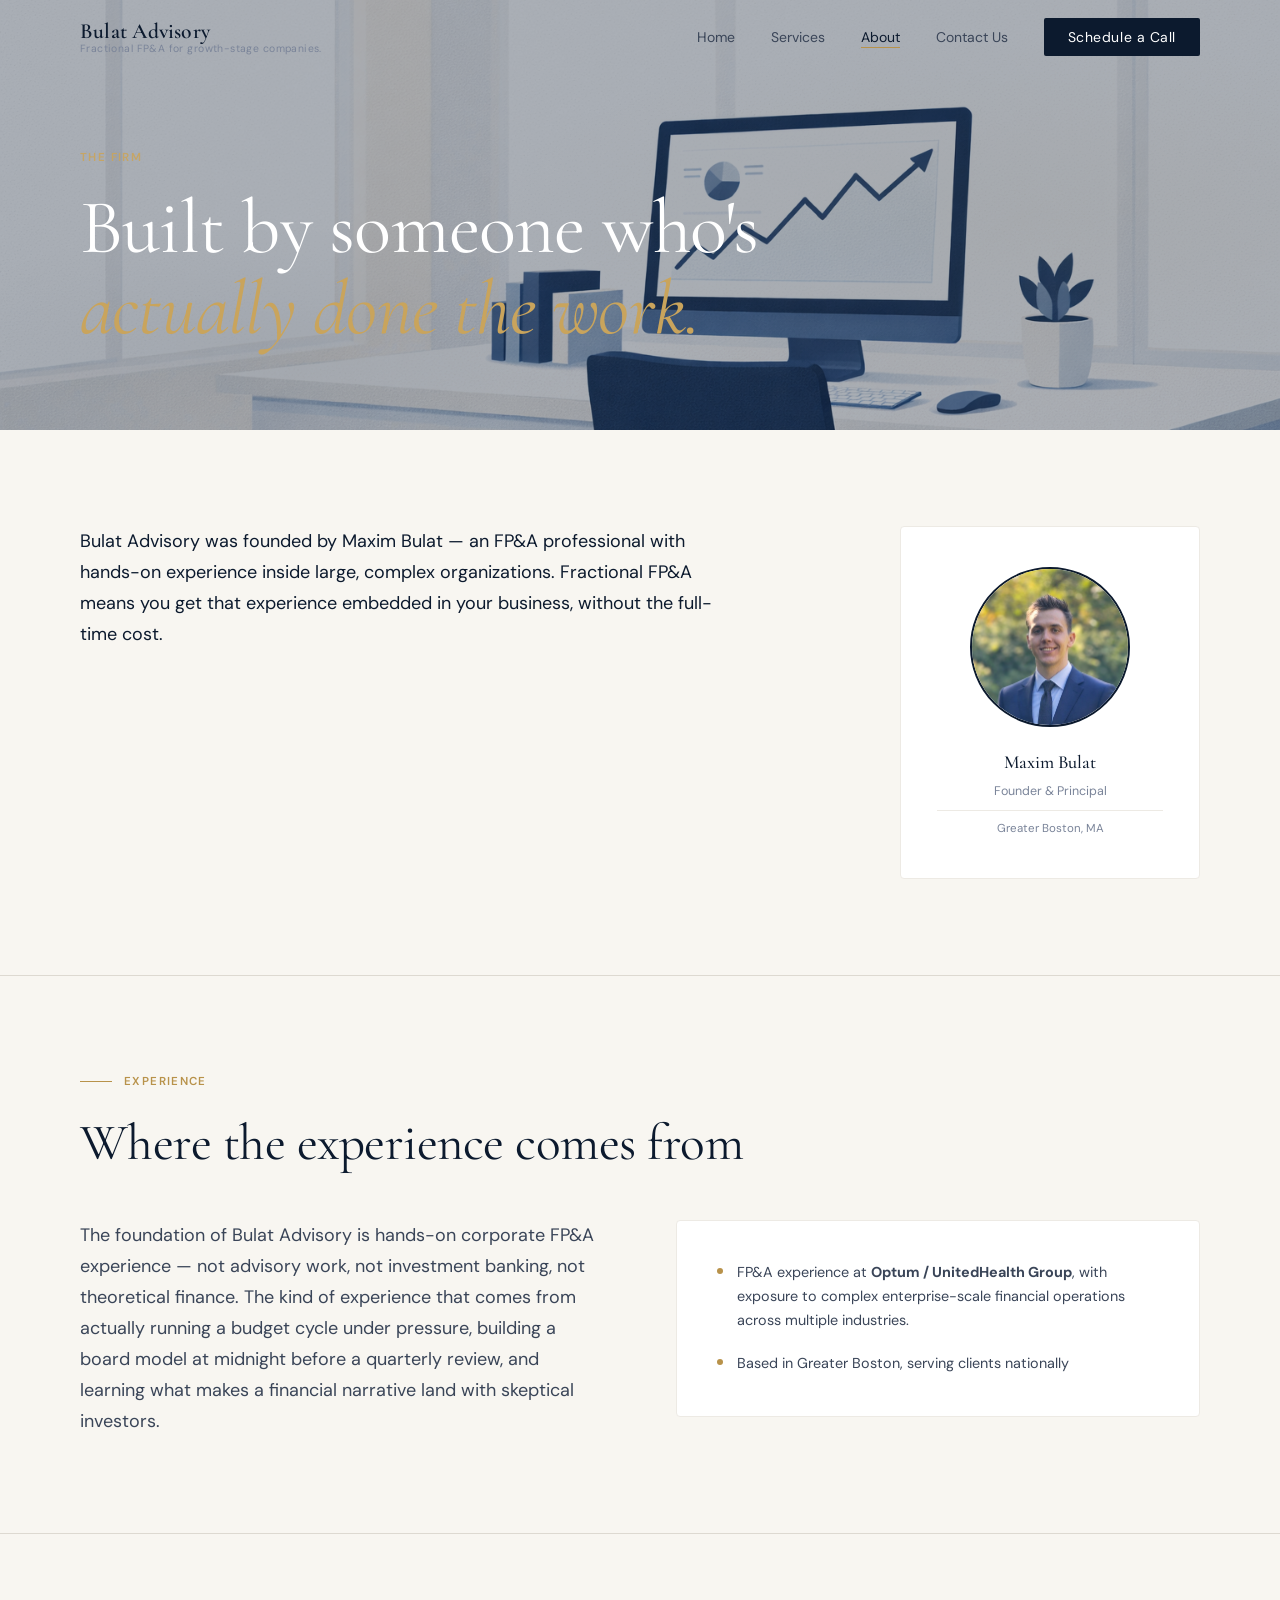
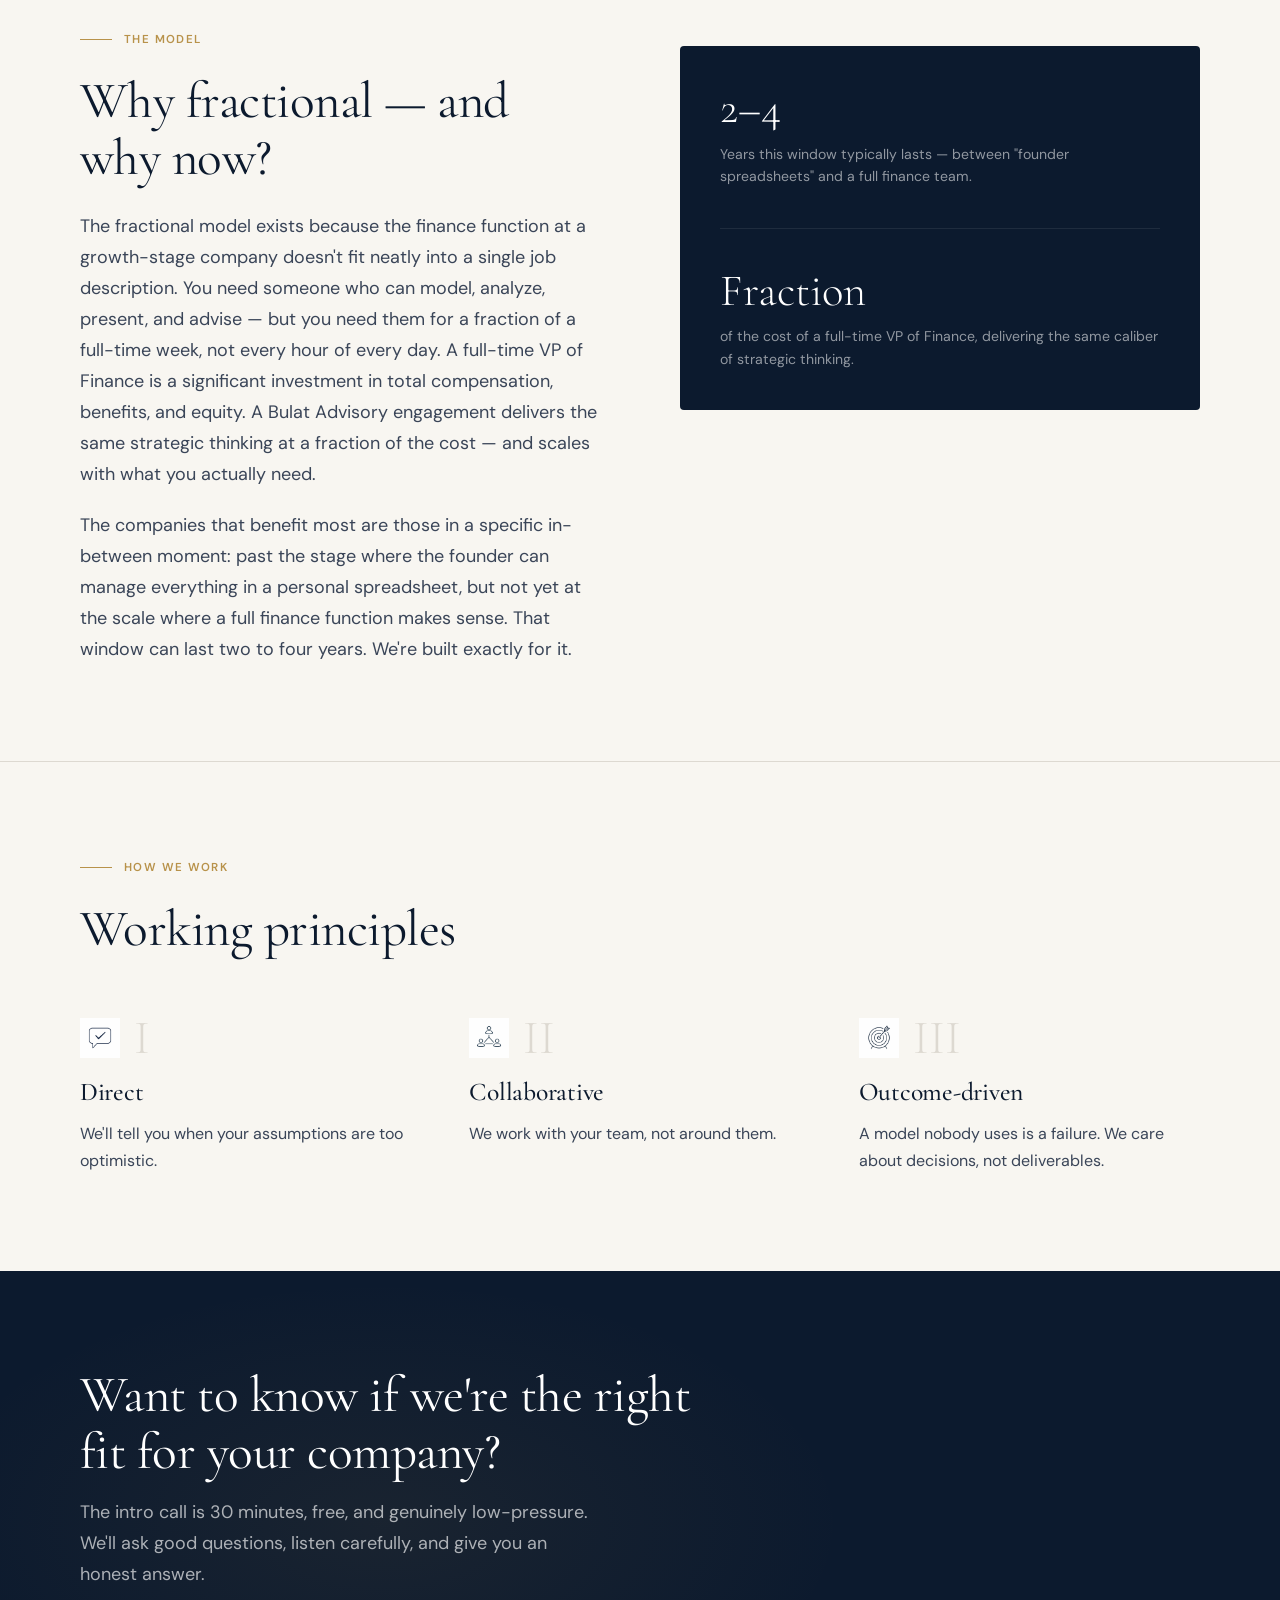
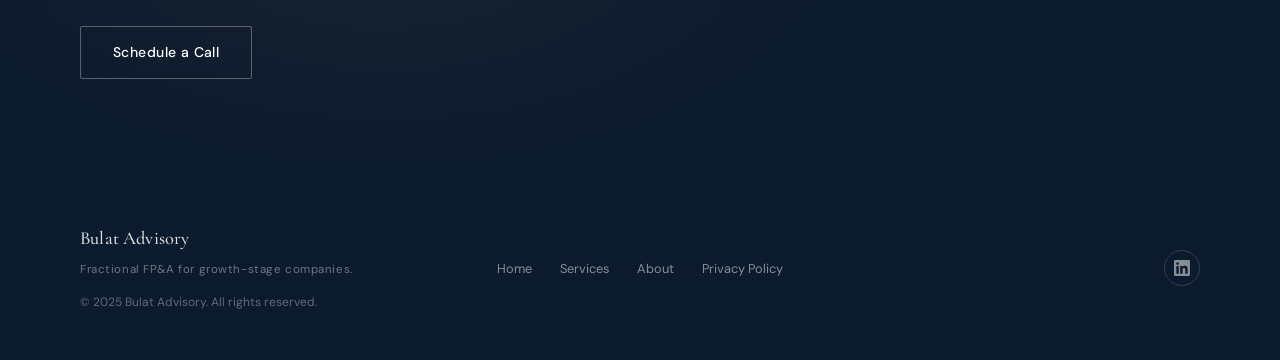
==== about.html @ d418ea27 "Initial launch of Bulat Advisory website Complete static site with home, services, about, and contac" ====
<!DOCTYPE html>
<html lang="en">
<head>
  <meta charset="UTF-8" />
  <meta name="viewport" content="width=device-width, initial-scale=1.0" />
  <title>About — Bulat Advisory</title>
  <meta name="description" content="Bulat Advisory was founded by Maxim Bulat, a financial planning and analysis professional with direct experience at Optum, a subsidiary of UnitedHealth Group." />
  <link rel="stylesheet" href="styles.css" />
  <link rel="stylesheet" href="interior.css" />
</head>
<body>

<!-- ── Navigation ──────────────────────────────────────────── -->
<nav class="nav" role="navigation" aria-label="Main navigation">
  <div class="nav-inner">
    <a href="index.html" class="nav-logo" aria-label="Bulat Advisory home">
      <span class="nav-logo-name">Bulat Advisory</span>
      <span class="nav-logo-tag">Fractional FP&amp;A for growth-stage companies.</span>
    </a>
    <ul class="nav-links" role="list">
      <li><a href="index.html">Home</a></li>
      <li><a href="services.html">Services</a></li>
      <li><a href="about.html">About</a></li>
      <li><a href="contact.html">Contact Us</a></li>
      <li><a href="contact.html" class="nav-cta">Schedule a Call</a></li>
    </ul>
    <button class="nav-toggle" aria-label="Toggle navigation" aria-expanded="false">
      <span></span><span></span><span></span>
    </button>
  </div>
</nav>

<!-- ── Page Header ─────────────────────────────────────────── -->
<header class="page-header page-header-img" aria-labelledby="page-title" style="background-image: url('brand_assets/about-header.png');">
  <div class="page-header-overlay" aria-hidden="true"></div>
  <div class="container" style="position:relative; z-index:1;">
    <p class="label" style="margin-bottom:20px; color:rgba(201,164,92,0.9)">The firm</p>
    <h1 class="display-xl" id="page-title" style="color:var(--white)">Built by someone who's<br><em>actually done the work.</em></h1>
  </div>
</header>

<!-- ── Introduction ────────────────────────────────────────── -->
<section class="section" aria-labelledby="intro-heading">
  <div class="container">
    <div class="about-intro reveal">
      <div class="about-intro-text">
        <p class="body-lg">
          Bulat Advisory was founded by Maxim Bulat — an FP&amp;A professional with hands-on experience inside large, complex organizations. Fractional FP&amp;A means you get that experience embedded in your business, without the full-time cost.
        </p>
      </div>
      <div class="about-founder-card" role="complementary" aria-label="Founder">
        <div class="founder-photo-placeholder">
          <img src="brand_assets/founder-headshot.png" alt="Maxim Bulat, Founder of Bulat Advisory">
        </div>
        <div class="founder-info">
          <div class="founder-name">Maxim Bulat</div>
          <div class="founder-title">Founder &amp; Principal</div>
          <div class="founder-loc">Greater Boston, MA</div>
        </div>
      </div>
    </div>
  </div>
</section>

<div class="divider"></div>

<!-- ── Background ──────────────────────────────────────────── -->
<section class="section" aria-labelledby="background-heading">
  <div class="container">
    <div class="reveal">
      <div class="section-label"><span class="label">Experience</span></div>
      <h2 class="display-lg" id="background-heading">Where the experience comes from</h2>
    </div>
    <div class="about-bg-grid">
      <div class="about-bg-text reveal">
        <p class="body-lg" style="color:var(--text-mid)">
          The foundation of Bulat Advisory is hands-on corporate FP&amp;A experience — not advisory work, not investment banking, not theoretical finance. The kind of experience that comes from actually running a budget cycle under pressure, building a board model at midnight before a quarterly review, and learning what makes a financial narrative land with skeptical investors.
        </p>
      </div>
      <div class="credentials-block reveal reveal-delay-2">
        <ul class="credential-list" role="list">
          <li>
            <div class="cred-dot" aria-hidden="true"></div>
            <div>FP&amp;A experience at <strong>Optum / UnitedHealth Group</strong>, with exposure to complex enterprise-scale financial operations across multiple industries.</div>
          </li>
          <li>
            <div class="cred-dot" aria-hidden="true"></div>
            <div>Based in Greater Boston, serving clients nationally</div>
          </li>
        </ul>
      </div>
    </div>
  </div>
</section>

<div class="divider"></div>

<!-- ── Why Fractional ───────────────────────────────────────── -->
<section class="section why-fractional" aria-labelledby="fractional-heading">
  <div class="container">
    <div class="why-inner">
      <div class="why-text">
        <div class="reveal">
          <div class="section-label"><span class="label">The model</span></div>
          <h2 class="display-lg" id="fractional-heading">Why fractional — and why now?</h2>
        </div>
        <div class="reveal reveal-delay-1">
          <p class="body-lg" style="margin-top:24px; color:var(--text-mid)">
            The fractional model exists because the finance function at a growth-stage company doesn't fit neatly into a single job description. You need someone who can model, analyze, present, and advise — but you need them for a fraction of a full-time week, not every hour of every day. A full-time VP of Finance is a significant investment in total compensation, benefits, and equity. A Bulat Advisory engagement delivers the same strategic thinking at a fraction of the cost — and scales with what you actually need.
          </p>
        </div>
        <div class="reveal reveal-delay-2">
          <p class="body-lg" style="margin-top:20px; color:var(--text-mid)">
            The companies that benefit most are those in a specific in-between moment: past the stage where the founder can manage everything in a personal spreadsheet, but not yet at the scale where a full finance function makes sense. That window can last two to four years. We're built exactly for it.
          </p>
        </div>
      </div>
      <div class="why-callout reveal reveal-delay-1">
        <div class="why-callout-inner">
          <div class="callout-stat">
            <div class="callout-value">2–4</div>
            <div class="callout-desc">Years this window typically lasts — between "founder spreadsheets" and a full finance team.</div>
          </div>
          <div class="callout-divider"></div>
          <div class="callout-stat">
            <div class="callout-value">Fraction</div>
            <div class="callout-desc">of the cost of a full-time VP of Finance, delivering the same caliber of strategic thinking.</div>
          </div>
        </div>
      </div>
    </div>
  </div>
</section>

<div class="divider"></div>

<!-- ── Working Principles ───────────────────────────────────── -->
<section class="section" aria-labelledby="principles-heading">
  <div class="container">
    <div class="reveal">
      <div class="section-label"><span class="label">How we work</span></div>
      <h2 class="display-lg" id="principles-heading">Working principles</h2>
    </div>
    <div class="principles-grid">
      <div class="principle reveal reveal-delay-1">
        <div class="principle-header">
          <img src="brand_assets/icon-principle-direct.png" alt="Directness icon" class="principle-icon" width="40" height="40">
          <div class="principle-number" aria-hidden="true">I</div>
        </div>
        <h3 class="display-sm">Direct</h3>
        <p class="body-md" style="margin-top:14px; color:var(--text-mid)">
          We'll tell you when your assumptions are too optimistic.
        </p>
      </div>
      <div class="principle reveal reveal-delay-2">
        <div class="principle-header">
          <img src="brand_assets/icon-principle-collaborative.png" alt="Collaboration icon" class="principle-icon" width="40" height="40">
          <div class="principle-number" aria-hidden="true">II</div>
        </div>
        <h3 class="display-sm">Collaborative</h3>
        <p class="body-md" style="margin-top:14px; color:var(--text-mid)">
          We work with your team, not around them.
        </p>
      </div>
      <div class="principle reveal reveal-delay-3">
        <div class="principle-header">
          <img src="brand_assets/icon-principle-outcomes.png" alt="Outcomes icon" class="principle-icon" width="40" height="40">
          <div class="principle-number" aria-hidden="true">III</div>
        </div>
        <h3 class="display-sm">Outcome-driven</h3>
        <p class="body-md" style="margin-top:14px; color:var(--text-mid)">
          A model nobody uses is a failure. We care about decisions, not deliverables.
        </p>
      </div>
    </div>
  </div>
</section>

<!-- ── About CTA ─────────────────────────────────────────────── -->
<section class="services-page-cta" aria-labelledby="about-cta-heading">
  <div class="container">
    <div class="svc-cta-inner reveal">
      <h2 class="display-lg" id="about-cta-heading">Want to know if we're the right fit for your company?</h2>
      <p class="body-lg" style="margin-top:16px; color:rgba(255,255,255,0.65); max-width:520px">
        The intro call is 30 minutes, free, and genuinely low-pressure. We'll ask good questions, listen carefully, and give you an honest answer.
      </p>
      <a href="contact.html" class="btn btn-outline-white" style="margin-top:36px">Schedule a Call</a>
    </div>
  </div>
</section>

<!-- ── Footer ───────────────────────────────────────────────── -->
<footer class="footer" role="contentinfo">
  <div class="footer-inner">
    <div class="footer-logo">
      <div class="footer-logo-name">Bulat Advisory</div>
      <div class="footer-logo-tag">Fractional FP&amp;A for growth-stage companies.</div>
      <div class="footer-copy">&copy; 2025 Bulat Advisory. All rights reserved.</div>
    </div>
    <ul class="footer-links" role="list">
      <li><a href="index.html">Home</a></li>
      <li><a href="services.html">Services</a></li>
      <li><a href="about.html">About</a></li>
      <li><a href="privacy.html">Privacy Policy</a></li>
    </ul>
    <div class="footer-right">
      <a href="https://www.linkedin.com/in/maxim-bulat/" class="footer-social" target="_blank" rel="noopener noreferrer" aria-label="LinkedIn">
        <svg viewBox="0 0 24 24" fill="currentColor" aria-hidden="true">
          <path d="M20.447 20.452h-3.554v-5.569c0-1.328-.027-3.037-1.852-3.037-1.853 0-2.136 1.445-2.136 2.939v5.667H9.351V9h3.414v1.561h.046c.477-.9 1.637-1.85 3.37-1.85 3.601 0 4.267 2.37 4.267 5.455v6.286zM5.337 7.433a2.062 2.062 0 01-2.063-2.065 2.064 2.064 0 112.063 2.065zm1.782 13.019H3.555V9h3.564v11.452zM22.225 0H1.771C.792 0 0 .774 0 1.729v20.542C0 23.227.792 24 1.771 24h20.451C23.2 24 24 23.227 24 22.271V1.729C24 .774 23.2 0 22.222 0h.003z"/>
        </svg>
      </a>
    </div>
  </div>
</footer>

<script src="main.js"></script>
</body>
</html>
---- styles.css ----
@import url('https://fonts.googleapis.com/css2?family=Cormorant+Garamond:ital,wght@0,300;0,400;0,500;0,600;0,700;1,300;1,400;1,500&family=DM+Sans:ital,opsz,wght@0,9..40,300;0,9..40,400;0,9..40,500;0,9..40,600;1,9..40,300;1,9..40,400&display=swap');

/* ── Reset & Base ─────────────────────────────────────────── */
*, *::before, *::after { box-sizing: border-box; margin: 0; padding: 0; }

:root {
  --bg:           #F8F6F1;
  --bg-alt:       #F2EFE8;
  --bg-dark:      #0C1A2E;
  --bg-dark-2:    #112240;
  --text:         #0C1A2E;
  --text-mid:     #3A4558;
  --text-light:   #7A8499;
  --accent:       #B8924A;
  --accent-hover: #C9A45C;
  --border:       #DDD9D1;
  --border-light: #EDEAE4;
  --white:        #FFFFFF;

  --font-display: 'Cormorant Garamond', Georgia, serif;
  --font-body:    'DM Sans', system-ui, sans-serif;

  --nav-h: 76px;
  --max-w: 1200px;
  --section-py: 96px;

  --ease-out: cubic-bezier(0.16, 1, 0.3, 1);
  --ease-in-out: cubic-bezier(0.45, 0, 0.55, 1);
}

html { scroll-behavior: smooth; font-size: 16px; }

body {
  font-family: var(--font-body);
  background: var(--bg);
  color: var(--text);
  line-height: 1.65;
  -webkit-font-smoothing: antialiased;
  overflow-x: hidden;
}

img { max-width: 100%; display: block; }
a { color: inherit; text-decoration: none; }
button { cursor: pointer; border: none; background: none; font-family: inherit; }
ul { list-style: none; }

/* ── Typography Scale ─────────────────────────────────────── */
h1, h2, h3, h4 {
  font-family: var(--font-display);
  line-height: 1.12;
  font-weight: 500;
  letter-spacing: -0.01em;
}

.display-xl { font-size: clamp(2.8rem, 6vw, 5.2rem); font-weight: 400; line-height: 1.06; }
.display-lg { font-size: clamp(2.2rem, 4vw, 3.6rem); font-weight: 400; }
.display-md { font-size: clamp(1.7rem, 3vw, 2.6rem); font-weight: 500; }
.display-sm { font-size: clamp(1.3rem, 2vw, 1.8rem); font-weight: 500; }

.body-lg  { font-size: 1.125rem; line-height: 1.72; }
.body-md  { font-size: 1rem;     line-height: 1.68; }
.body-sm  { font-size: 0.875rem; line-height: 1.6; }

.label {
  font-family: var(--font-body);
  font-size: 0.72rem;
  font-weight: 600;
  letter-spacing: 0.12em;
  text-transform: uppercase;
  color: var(--accent);
}

/* ── Layout Utilities ─────────────────────────────────────── */
.container {
  max-width: var(--max-w);
  margin: 0 auto;
  padding: 0 40px;
}

.section { padding: var(--section-py) 0; }
.section-sm { padding: 64px 0; }

.grid-2 { display: grid; grid-template-columns: 1fr 1fr; gap: 48px; }
.grid-3 { display: grid; grid-template-columns: repeat(3, 1fr); gap: 40px; }
.grid-4 { display: grid; grid-template-columns: repeat(4, 1fr); gap: 32px; }

/* ── Navigation ───────────────────────────────────────────── */
.nav {
  position: fixed;
  top: 0;
  left: 0;
  right: 0;
  z-index: 100;
  height: var(--nav-h);
  display: flex;
  align-items: center;
  transition: background 0.3s var(--ease-out), box-shadow 0.3s var(--ease-out), border-bottom-color 0.3s;
  border-bottom: 1px solid transparent;
}

.nav.scrolled {
  background: rgba(248, 246, 241, 0.96);
  backdrop-filter: blur(12px);
  -webkit-backdrop-filter: blur(12px);
  box-shadow: 0 1px 0 var(--border-light);
  border-bottom-color: var(--border-light);
}

.nav-inner {
  max-width: var(--max-w);
  margin: 0 auto;
  padding: 0 40px;
  width: 100%;
  display: flex;
  align-items: center;
  justify-content: space-between;
  gap: 40px;
}

.nav-logo {
  display: flex;
  flex-direction: column;
  gap: 2px;
  flex-shrink: 0;
}

.nav-logo-name {
  font-family: var(--font-display);
  font-size: 1.35rem;
  font-weight: 600;
  color: var(--text);
  letter-spacing: 0.01em;
  line-height: 1;
}

.nav-logo-tag {
  font-size: 0.65rem;
  font-weight: 400;
  color: var(--text-light);
  letter-spacing: 0.04em;
  line-height: 1;
}

.nav-links {
  display: flex;
  align-items: center;
  gap: 36px;
}

.nav-links a {
  font-size: 0.875rem;
  font-weight: 400;
  color: var(--text-mid);
  transition: color 0.2s;
  position: relative;
}

.nav-links a::after {
  content: '';
  position: absolute;
  bottom: -2px;
  left: 0;
  right: 0;
  height: 1px;
  background: var(--accent);
  transform: scaleX(0);
  transform-origin: left;
  transition: transform 0.25s var(--ease-out);
}

.nav-links a:hover { color: var(--text); }
.nav-links a:hover::after,
.nav-links a.active::after { transform: scaleX(1); }
.nav-links a.active { color: var(--text); }

.nav-cta {
  padding: 10px 24px;
  background: var(--text);
  color: var(--white) !important;
  border-radius: 2px;
  font-size: 0.8rem;
  font-weight: 500;
  letter-spacing: 0.04em;
  transition: background 0.2s, transform 0.2s;
  white-space: nowrap;
}

.nav-cta::after { display: none !important; }
.nav-cta:hover { background: var(--accent) !important; color: var(--white) !important; }

/* Mobile nav toggle */
.nav-toggle {
  display: none;
  flex-direction: column;
  gap: 5px;
  padding: 8px;
  cursor: pointer;
}

.nav-toggle span {
  display: block;
  width: 22px;
  height: 1.5px;
  background: var(--text);
  transition: transform 0.3s, opacity 0.3s;
}

/* ── Buttons ──────────────────────────────────────────────── */
.btn {
  display: inline-flex;
  align-items: center;
  gap: 8px;
  padding: 14px 32px;
  font-family: var(--font-body);
  font-size: 0.875rem;
  font-weight: 500;
  letter-spacing: 0.03em;
  border-radius: 2px;
  transition: all 0.22s var(--ease-out);
  cursor: pointer;
  border: none;
  white-space: nowrap;
}

.btn-primary {
  background: var(--text);
  color: var(--white);
}

.btn-primary:hover {
  background: var(--accent);
  transform: translateY(-1px);
}

.btn-secondary {
  background: transparent;
  color: var(--text);
  border: 1px solid var(--border);
}

.btn-secondary:hover {
  border-color: var(--text);
  background: var(--text);
  color: var(--white);
}

.btn-ghost {
  background: transparent;
  color: var(--accent);
  padding: 0;
  font-size: 0.875rem;
  font-weight: 500;
  letter-spacing: 0.04em;
  display: inline-flex;
  align-items: center;
  gap: 6px;
}

.btn-ghost .arrow {
  transition: transform 0.2s var(--ease-out);
  font-size: 1.1em;
}

.btn-ghost:hover .arrow { transform: translateX(4px); }

.btn-outline-white {
  background: transparent;
  color: var(--white);
  border: 1px solid rgba(255,255,255,0.3);
}

.btn-outline-white:hover {
  background: rgba(255,255,255,0.1);
  border-color: rgba(255,255,255,0.6);
}

/* ── Footer ───────────────────────────────────────────────── */
.footer {
  background: var(--bg-dark);
  color: rgba(255,255,255,0.55);
  padding: 48px 0;
}

.footer-inner {
  max-width: var(--max-w);
  margin: 0 auto;
  padding: 0 40px;
  display: grid;
  grid-template-columns: 1fr auto 1fr;
  align-items: center;
  gap: 32px;
}

.footer-logo {
  display: flex;
  flex-direction: column;
  gap: 6px;
}

.footer-logo-name {
  font-family: var(--font-display);
  font-size: 1.15rem;
  font-weight: 500;
  color: rgba(255,255,255,0.85);
  letter-spacing: 0.01em;
}

.footer-logo-tag {
  font-size: 0.72rem;
  color: rgba(255,255,255,0.4);
  letter-spacing: 0.05em;
}

.footer-copy {
  font-size: 0.75rem;
  color: rgba(255,255,255,0.35);
  margin-top: 8px;
}

.footer-links {
  display: flex;
  align-items: center;
  gap: 28px;
  justify-content: center;
}

.footer-links a {
  font-size: 0.8rem;
  color: rgba(255,255,255,0.5);
  transition: color 0.2s;
}

.footer-links a:hover { color: rgba(255,255,255,0.9); }

.footer-right {
  display: flex;
  justify-content: flex-end;
  align-items: center;
  gap: 16px;
}

.footer-social {
  display: flex;
  align-items: center;
  justify-content: center;
  width: 36px;
  height: 36px;
  border: 1px solid rgba(255,255,255,0.15);
  border-radius: 50%;
  color: rgba(255,255,255,0.5);
  transition: all 0.2s;
}

.footer-social:hover {
  border-color: var(--accent);
  color: var(--accent);
  transform: translateY(-2px);
}

.footer-social svg { width: 16px; height: 16px; }

/* ── Page Header (interior pages) ────────────────────────── */
.page-header {
  padding: calc(var(--nav-h) + 72px) 0 80px;
  background: var(--bg);
  position: relative;
  overflow: hidden;
}

.page-header::before {
  content: '';
  position: absolute;
  top: 0; left: 0; right: 0; bottom: 0;
  background:
    radial-gradient(ellipse 60% 60% at 80% 50%, rgba(184, 146, 74, 0.06) 0%, transparent 70%),
    radial-gradient(ellipse 40% 40% at 20% 80%, rgba(12, 26, 46, 0.04) 0%, transparent 70%);
  pointer-events: none;
}

.page-header .label { margin-bottom: 20px; }
.page-header h1 { max-width: 700px; }
.page-header .subhead {
  max-width: 640px;
  margin-top: 20px;
  color: var(--text-mid);
  font-size: 1.1rem;
  line-height: 1.7;
}

/* ── Section Labels ───────────────────────────────────────── */
.section-label {
  display: flex;
  align-items: center;
  gap: 12px;
  margin-bottom: 24px;
}

.section-label::before {
  content: '';
  display: block;
  width: 32px;
  height: 1px;
  background: var(--line-color, var(--accent));
}

/* ── Divider ──────────────────────────────────────────────── */
.divider {
  height: 1px;
  background: var(--border);
  margin: 0;
}

/* ── Fade-in Animation ────────────────────────────────────── */
.reveal {
  opacity: 0;
  transform: translateY(24px);
  transition: opacity 0.7s var(--ease-out), transform 0.7s var(--ease-out);
}

.reveal.visible {
  opacity: 1;
  transform: translateY(0);
}

.reveal-delay-1 { transition-delay: 0.1s; }
.reveal-delay-2 { transition-delay: 0.2s; }
.reveal-delay-3 { transition-delay: 0.3s; }
.reveal-delay-4 { transition-delay: 0.4s; }
.reveal-delay-5 { transition-delay: 0.5s; }

/* ── Card Base ────────────────────────────────────────────── */
.card {
  background: var(--white);
  border: 1px solid var(--border-light);
  border-radius: 3px;
  padding: 40px;
  transition: border-color 0.25s, box-shadow 0.25s, transform 0.25s var(--ease-out);
}

.card:hover {
  border-color: var(--border);
  box-shadow: 0 8px 32px rgba(12, 26, 46, 0.06);
  transform: translateY(-3px);
}

/* ── Accent line ──────────────────────────────────────────── */
.accent-line {
  width: 40px;
  height: 2px;
  background: var(--accent);
  margin-bottom: 20px;
}

/* ── Responsive ───────────────────────────────────────────── */
@media (max-width: 900px) {
  :root { --section-py: 64px; }
  .container { padding: 0 24px; }
  .nav-inner { padding: 0 24px; }

  /* Mobile navigation */
  .nav-links { display: none; }
  .nav-links.open {
    display: flex;
    flex-direction: column;
    position: fixed;
    top: var(--nav-h);
    left: 0; right: 0;
    background: var(--bg);
    border-bottom: 1px solid var(--border);
    padding: 16px 24px 24px;
    gap: 0;
    z-index: 99;
    box-shadow: 0 8px 32px rgba(12,26,46,0.1);
  }

  .nav-links.open li { width: 100%; }

  .nav-links.open a:not(.nav-cta) {
    display: flex;
    align-items: center;
    min-height: 48px;
    padding: 0;
    font-size: 1rem;
    color: var(--text);
    border-bottom: 1px solid var(--border-light);
    width: 100%;
  }

  .nav-links.open li:nth-last-child(2) a { border-bottom: none; }

  .nav-cta { display: none; }
  .nav-links.open .nav-cta {
    display: flex !important;
    justify-content: center;
    align-items: center;
    width: 100%;
    margin-top: 16px;
    padding: 14px 24px;
    font-size: 0.875rem;
    min-height: 48px;
    border-radius: 2px;
    background: var(--text) !important;
    color: var(--white) !important;
    border: none;
  }

  .nav-toggle { display: flex; min-width: 44px; min-height: 44px; justify-content: center; }

  /* Tap target minimum */
  .btn { min-height: 48px; }
  .btn-ghost { min-height: auto; }

  /* Grids */
  .grid-2, .grid-3, .grid-4 { grid-template-columns: 1fr; }

  /* Cards */
  .card { padding: 28px 24px; }

  /* Page header */
  .page-header { padding: calc(var(--nav-h) + 48px) 0 52px; }

  /* Footer */
  .footer-inner {
    grid-template-columns: 1fr;
    text-align: center;
    gap: 24px;
    padding: 0 24px;
  }

  .footer-links { flex-wrap: wrap; justify-content: center; gap: 16px; }
  .footer-links a { min-height: 44px; display: inline-flex; align-items: center; }
  .footer-right { justify-content: center; }
  .footer-social { width: 44px; height: 44px; }
}

@media (max-width: 600px) {
  :root {
    --section-py: 52px;
    --nav-h: 68px;
  }
  .container { padding: 0 20px; }

  /* Typography */
  .display-xl { font-size: clamp(2rem, 9vw, 2.8rem); }
  .display-lg { font-size: clamp(1.7rem, 7vw, 2.2rem); }
  .display-md { font-size: clamp(1.4rem, 5.5vw, 1.7rem); }
  .display-sm { font-size: clamp(1.1rem, 4.5vw, 1.4rem); }
  .body-lg    { font-size: 1rem; }
  .body-md    { font-size: 0.9375rem; }

  /* Full-width buttons on phone */
  .btn { width: 100%; justify-content: center; min-height: 48px; }
  .btn-ghost { width: auto; min-height: auto; }

  .section-sm { padding: 44px 0; }
}

@media (max-width: 390px) {
  .container { padding: 0 16px; }
  :root { --section-py: 44px; }
}
---- interior.css ----
/* ── Page Header ──────────────────────────────────────────── */
.page-header h1 em {
  font-style: italic;
  color: var(--accent);
}

/* Image-backed page headers */
.page-header.page-header-img {
  background-size: cover;
  background-position: center;
  background-repeat: no-repeat;
  min-height: 320px;
}

.page-header-overlay {
  position: absolute;
  inset: 0;
  background: rgba(12, 26, 46, 0.35);
  z-index: 0;
}

.page-header.page-header-img h1 em {
  color: var(--accent-hover);
}

/* ── Service Detail Blocks ────────────────────────────────── */
.service-detail {
  padding: 64px 0;
}

.svc-header {
  display: flex;
  align-items: flex-start;
  gap: 32px;
  margin-bottom: 40px;
}

.svc-num-lg {
  font-family: var(--font-display);
  font-size: 5rem;
  font-weight: 300;
  color: var(--border);
  line-height: 1;
  flex-shrink: 0;
  user-select: none;
  margin-top: -8px;
}

.svc-title-block { flex: 1; }
.svc-title-block .section-label { margin-bottom: 10px; }

.svc-content {
  display: grid;
  grid-template-columns: 1fr 1fr;
  gap: 64px;
  padding-left: calc(5rem + 32px);
}

.svc-sub-head {
  font-family: var(--font-body);
  font-size: 0.72rem;
  font-weight: 600;
  letter-spacing: 0.12em;
  text-transform: uppercase;
  color: var(--text-light);
  margin-bottom: 14px;
}

.svc-best-for {
  margin-top: 28px;
  padding-top: 28px;
  border-top: 1px solid var(--border-light);
}

.svc-best-for .label {
  display: block;
  margin-bottom: 8px;
}

.svc-best-for p {
  font-size: 0.9rem;
  color: var(--text-mid);
  line-height: 1.6;
}

.deliverable-list {
  display: flex;
  flex-direction: column;
  gap: 16px;
}

.deliverable-list li {
  display: flex;
  align-items: flex-start;
  gap: 12px;
  font-size: 0.95rem;
  color: var(--text-mid);
  line-height: 1.6;
}

.deliverable-list li::before {
  content: '';
  display: block;
  width: 20px;
  height: 20px;
  border-radius: 50%;
  background: var(--accent);
  opacity: 0.15;
  flex-shrink: 0;
  margin-top: 2px;
  position: relative;
}

.deliverable-list li::after {
  content: '✓';
  font-size: 0.7rem;
  font-weight: 700;
  color: var(--accent);
  position: absolute;
  margin-left: -18px;
  margin-top: 4px;
  pointer-events: none;
}

/* Use a simpler approach for checkmarks */
.deliverable-list { list-style: none; }
.deliverable-list li {
  position: relative;
  padding-left: 28px;
}
.deliverable-list li::before {
  content: '→';
  position: absolute;
  left: 0;
  top: 0;
  color: var(--accent);
  font-size: 0.9rem;
  width: auto;
  height: auto;
  background: none;
  opacity: 1;
  border-radius: 0;
  margin-top: 0;
}
.deliverable-list li::after { display: none; }

.svc-divider {
  height: 1px;
  background: var(--border-light);
}

/* ── Engagement Timeline ───────────────────────────────────── */
.engagement-header { max-width: 680px; margin-bottom: 72px; }

.timeline {
  position: relative;
  display: grid;
  grid-template-columns: repeat(4, 1fr);
  gap: 0;
}

.timeline-track {
  position: absolute;
  top: 9px;
  left: calc(12.5% + 9px);
  right: calc(12.5% + 9px);
  height: 1px;
  background: var(--border);
  z-index: 0;
}

.tl-phase { padding: 0 24px; }
.tl-phase:first-child { padding-left: 0; }
.tl-phase:last-child  { padding-right: 0; }

.tl-dot {
  width: 18px;
  height: 18px;
  border-radius: 50%;
  background: var(--white);
  border: 2px solid var(--accent);
  position: relative;
  z-index: 1;
  margin-bottom: 24px;
}

.tl-label {
  font-size: 0.65rem;
  font-weight: 600;
  letter-spacing: 0.12em;
  text-transform: uppercase;
  color: var(--accent);
  margin-bottom: 6px;
}

.tl-duration {
  font-size: 0.78rem;
  color: var(--text-light);
  font-style: italic;
  margin-top: 4px;
}

/* ── Services CTA Section ─────────────────────────────────── */
.services-page-cta {
  background: var(--bg-dark);
  padding: var(--section-py) 0;
  position: relative;
  overflow: hidden;
}

.services-page-cta::before {
  content: '';
  position: absolute;
  inset: 0;
  background: radial-gradient(ellipse 60% 80% at 30% 50%, rgba(184, 146, 74, 0.08) 0%, transparent 60%);
  pointer-events: none;
}

.svc-cta-inner {
  position: relative;
  z-index: 1;
  max-width: 640px;
}

.svc-cta-inner h2 { color: var(--white); }

/* ── About Page ───────────────────────────────────────────── */
.about-intro {
  display: grid;
  grid-template-columns: 1fr auto;
  gap: 72px;
  align-items: flex-start;
}

.about-intro-text { max-width: 640px; }

.about-founder-card {
  background: var(--white);
  border: 1px solid var(--border-light);
  border-radius: 4px;
  padding: 40px 36px;
  text-align: center;
  width: 300px;
  flex-shrink: 0;
}

.founder-photo-placeholder {
  width: 160px;
  height: 160px;
  border-radius: 50%;
  border: 2px solid var(--bg-dark);
  overflow: hidden;
  margin: 0 auto 20px;
}

.founder-photo-placeholder img {
  width: 100%;
  height: 100%;
  object-fit: cover;
  display: block;
}

.founder-initials {
  font-family: var(--font-display);
  font-size: 1.6rem;
  font-weight: 400;
  color: var(--text-light);
  letter-spacing: 0.05em;
}

.founder-name {
  font-family: var(--font-display);
  font-size: 1.15rem;
  font-weight: 500;
  color: var(--text);
}

.founder-title {
  font-size: 0.78rem;
  color: var(--text-light);
  margin-top: 4px;
}

.founder-loc {
  font-size: 0.72rem;
  color: var(--text-light);
  margin-top: 8px;
  padding-top: 8px;
  border-top: 1px solid var(--border-light);
}

/* About background section */
.about-bg-grid {
  display: grid;
  grid-template-columns: 1fr 1fr;
  gap: 72px;
  margin-top: 48px;
  align-items: start;
}

.credentials-block {
  background: var(--white);
  border: 1px solid var(--border-light);
  border-radius: 4px;
  padding: 40px;
}

.credential-list {
  display: flex;
  flex-direction: column;
  gap: 20px;
}

.credential-list li {
  display: flex;
  align-items: flex-start;
  gap: 14px;
  font-size: 0.9rem;
  line-height: 1.65;
  color: var(--text-mid);
}

.cred-dot {
  width: 6px;
  height: 6px;
  border-radius: 50%;
  background: var(--accent);
  margin-top: 7px;
  flex-shrink: 0;
}

/* Why Fractional */
.why-inner {
  display: grid;
  grid-template-columns: 1fr 1fr;
  gap: 80px;
  align-items: start;
}

.why-callout {
  background: var(--bg-dark);
  border-radius: 4px;
  overflow: hidden;
  margin-top: 16px;
}

.why-callout-inner {
  padding: 0;
}

.callout-stat {
  padding: 40px 40px;
}

.callout-value {
  font-family: var(--font-display);
  font-size: clamp(2rem, 3.5vw, 3rem);
  font-weight: 300;
  color: var(--white);
  line-height: 1;
  margin-bottom: 12px;
}

.callout-desc {
  font-size: 0.88rem;
  color: rgba(255,255,255,0.55);
  line-height: 1.6;
}

.callout-divider {
  height: 1px;
  background: rgba(255,255,255,0.08);
  margin: 0 40px;
}

/* Principles */
.principles-grid {
  display: grid;
  grid-template-columns: repeat(3, 1fr);
  gap: 48px;
  margin-top: 56px;
}

.principle { position: relative; }

.principle-header {
  display: flex;
  align-items: center;
  gap: 14px;
  margin-bottom: 16px;
}

.principle-icon {
  width: 40px;
  height: 40px;
  object-fit: contain;
  flex-shrink: 0;
}

.principle-number {
  font-family: var(--font-display);
  font-size: 3rem;
  font-weight: 300;
  color: var(--border);
  line-height: 1;
  user-select: none;
}

/* Engagement phases image */
.engagement-visual {
  margin-bottom: 56px;
  text-align: center;
}

.engagement-phases-img {
  max-width: 800px;
  width: 100%;
  height: auto;
  display: block;
  margin: 0 auto;
  border-radius: 4px;
}

/* ── Responsive Interior ──────────────────────────────────── */
@media (max-width: 900px) {
  /* Service detail blocks */
  .service-detail { padding: 40px 0; }

  .svc-header { flex-direction: column; gap: 16px; }
  .svc-num-lg { font-size: 3rem; }

  .svc-content {
    grid-template-columns: 1fr;
    gap: 40px;
    padding-left: 0;
  }

  /* Engagement timeline — vertical list with connecting line */
  .engagement-header { margin-bottom: 48px; }

  .timeline {
    grid-template-columns: 1fr;
    gap: 0;
    position: relative;
  }

  /* Vertical line running through dots */
  .timeline::after {
    content: '';
    position: absolute;
    left: 8px;
    top: 9px;
    bottom: 9px;
    width: 1px;
    background: var(--border);
  }

  .timeline-track { display: none; }

  .tl-phase {
    display: flex;
    align-items: flex-start;
    gap: 24px;
    padding: 0 0 36px;
    position: relative;
  }

  .tl-phase:last-child { padding-bottom: 0; }

  .tl-dot {
    flex-shrink: 0;
    margin-bottom: 0;
    position: relative;
    z-index: 1;
    background: var(--white);
  }

  /* About page */
  .about-intro { grid-template-columns: 1fr; gap: 40px; }
  .about-founder-card { width: 100%; max-width: 340px; margin: 0 auto; }

  .about-bg-grid { grid-template-columns: 1fr; gap: 40px; }

  .why-inner { grid-template-columns: 1fr; gap: 48px; }
  .why-callout { margin-top: 0; }

  /* Principles — clean bordered list, hide decorative roman numerals */
  .principles-grid { grid-template-columns: 1fr; gap: 0; margin-top: 40px; }
  .principle { padding: 28px 0; border-bottom: 1px solid var(--border-light); }
  .principle:last-child { border-bottom: none; }
  .principle-header { flex-direction: row; align-items: center; gap: 14px; margin-bottom: 14px; }
  .principle-number { display: none; }

  /* Page header image height */
  .page-header.page-header-img { min-height: 240px; }
}

@media (max-width: 600px) {
  .page-header.page-header-img { min-height: 180px; }

  .svc-num-lg { font-size: 2.4rem; }

  /* About founder card full-width on phone */
  .about-founder-card { max-width: 100%; }
  .founder-photo-placeholder { width: 120px; height: 120px; }

  /* Credentials */
  .credentials-block { padding: 24px 20px; }

  /* Why callout */
  .callout-stat { padding: 24px 24px; }
  .callout-divider { margin: 0 24px; }
  .callout-value { font-size: 2rem; }
}
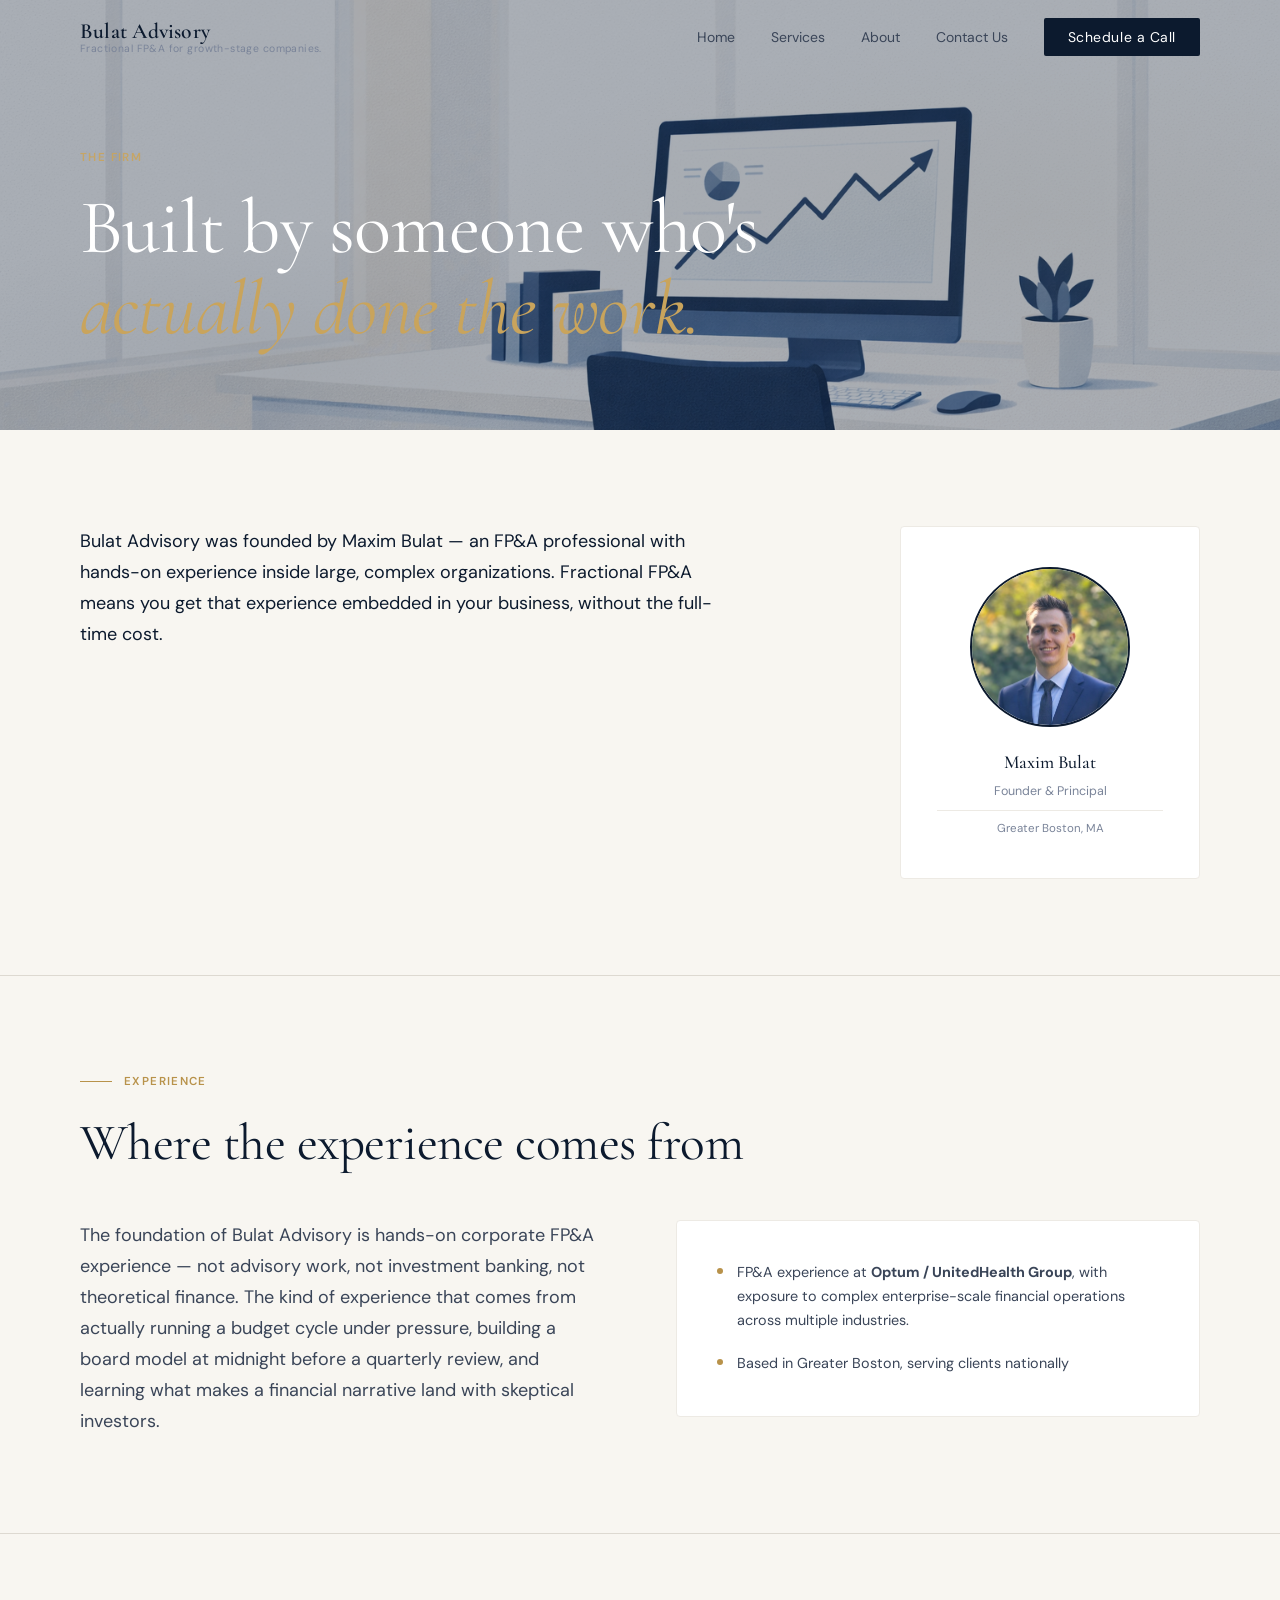
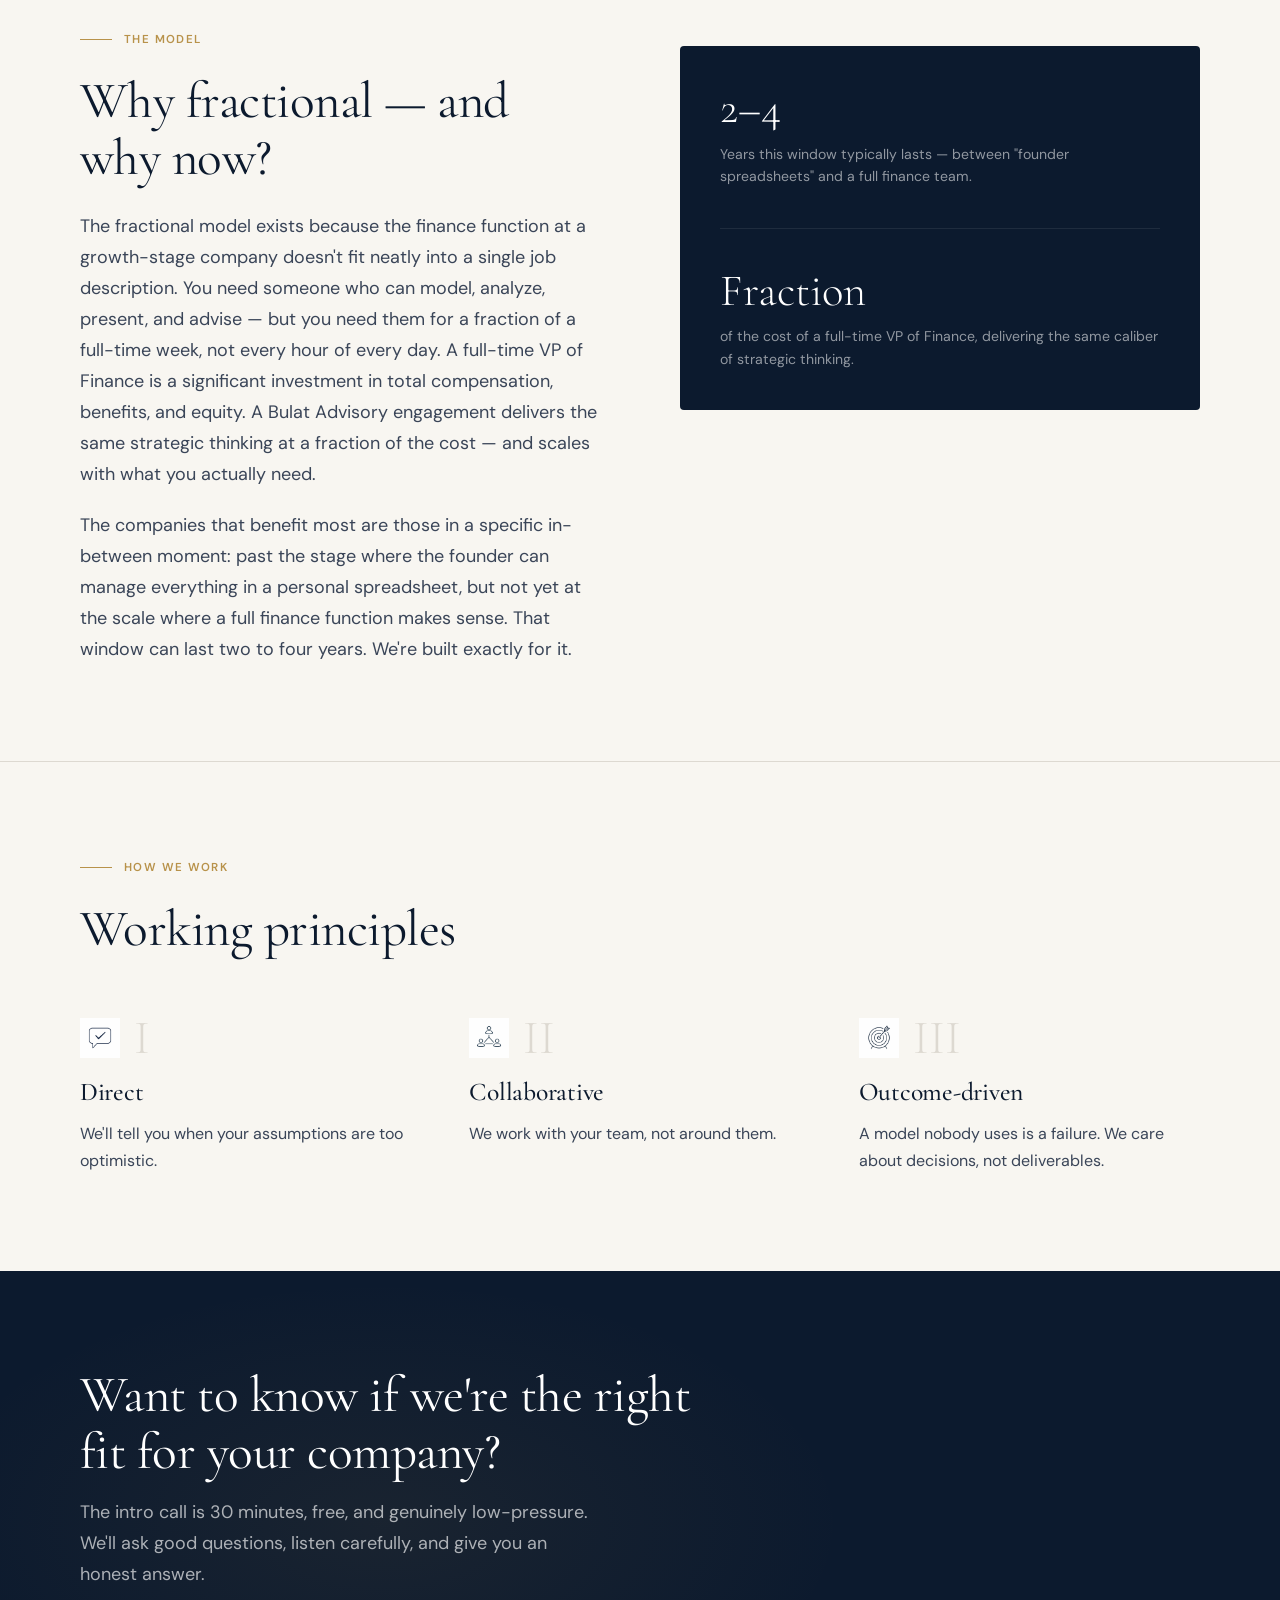
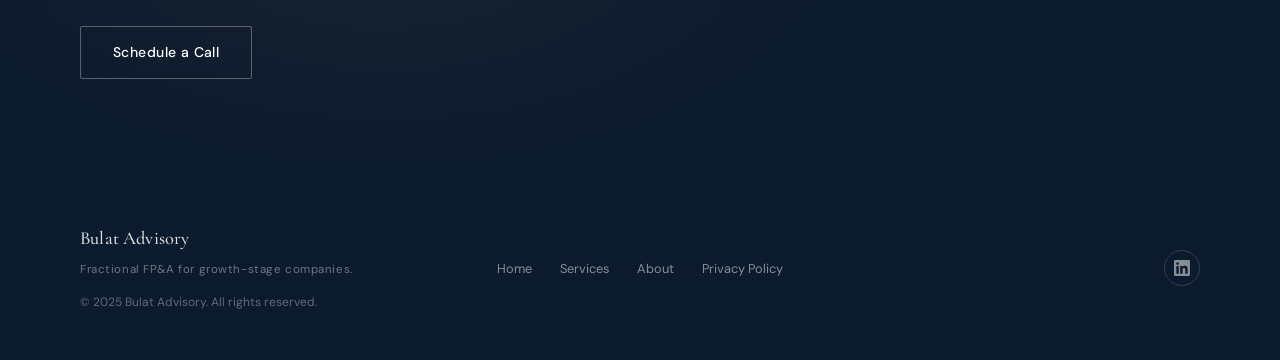
==== commit 66ac73b3: "Enable clean URLs via Vercel config Add vercel.json with cleanUrls and trailingSlash settings. Updat" ====
--- a/about.html
+++ b/about.html
@@ -13,16 +13,16 @@
 <!-- ── Navigation ──────────────────────────────────────────── -->
 <nav class="nav" role="navigation" aria-label="Main navigation">
   <div class="nav-inner">
-    <a href="index.html" class="nav-logo" aria-label="Bulat Advisory home">
+    <a href="/" class="nav-logo" aria-label="Bulat Advisory home">
       <span class="nav-logo-name">Bulat Advisory</span>
       <span class="nav-logo-tag">Fractional FP&amp;A for growth-stage companies.</span>
     </a>
     <ul class="nav-links" role="list">
-      <li><a href="index.html">Home</a></li>
-      <li><a href="services.html">Services</a></li>
-      <li><a href="about.html">About</a></li>
-      <li><a href="contact.html">Contact Us</a></li>
-      <li><a href="contact.html" class="nav-cta">Schedule a Call</a></li>
+      <li><a href="/">Home</a></li>
+      <li><a href="/services">Services</a></li>
+      <li><a href="/about">About</a></li>
+      <li><a href="/contact">Contact Us</a></li>
+      <li><a href="/contact" class="nav-cta">Schedule a Call</a></li>
     </ul>
     <button class="nav-toggle" aria-label="Toggle navigation" aria-expanded="false">
       <span></span><span></span><span></span>
@@ -184,7 +184,7 @@
       <p class="body-lg" style="margin-top:16px; color:rgba(255,255,255,0.65); max-width:520px">
         The intro call is 30 minutes, free, and genuinely low-pressure. We'll ask good questions, listen carefully, and give you an honest answer.
       </p>
-      <a href="contact.html" class="btn btn-outline-white" style="margin-top:36px">Schedule a Call</a>
+      <a href="/contact" class="btn btn-outline-white" style="margin-top:36px">Schedule a Call</a>
     </div>
   </div>
 </section>
@@ -198,10 +198,10 @@
       <div class="footer-copy">&copy; 2025 Bulat Advisory. All rights reserved.</div>
     </div>
     <ul class="footer-links" role="list">
-      <li><a href="index.html">Home</a></li>
-      <li><a href="services.html">Services</a></li>
-      <li><a href="about.html">About</a></li>
-      <li><a href="privacy.html">Privacy Policy</a></li>
+      <li><a href="/">Home</a></li>
+      <li><a href="/services">Services</a></li>
+      <li><a href="/about">About</a></li>
+      <li><a href="/privacy">Privacy Policy</a></li>
     </ul>
     <div class="footer-right">
       <a href="https://www.linkedin.com/in/maxim-bulat/" class="footer-social" target="_blank" rel="noopener noreferrer" aria-label="LinkedIn">
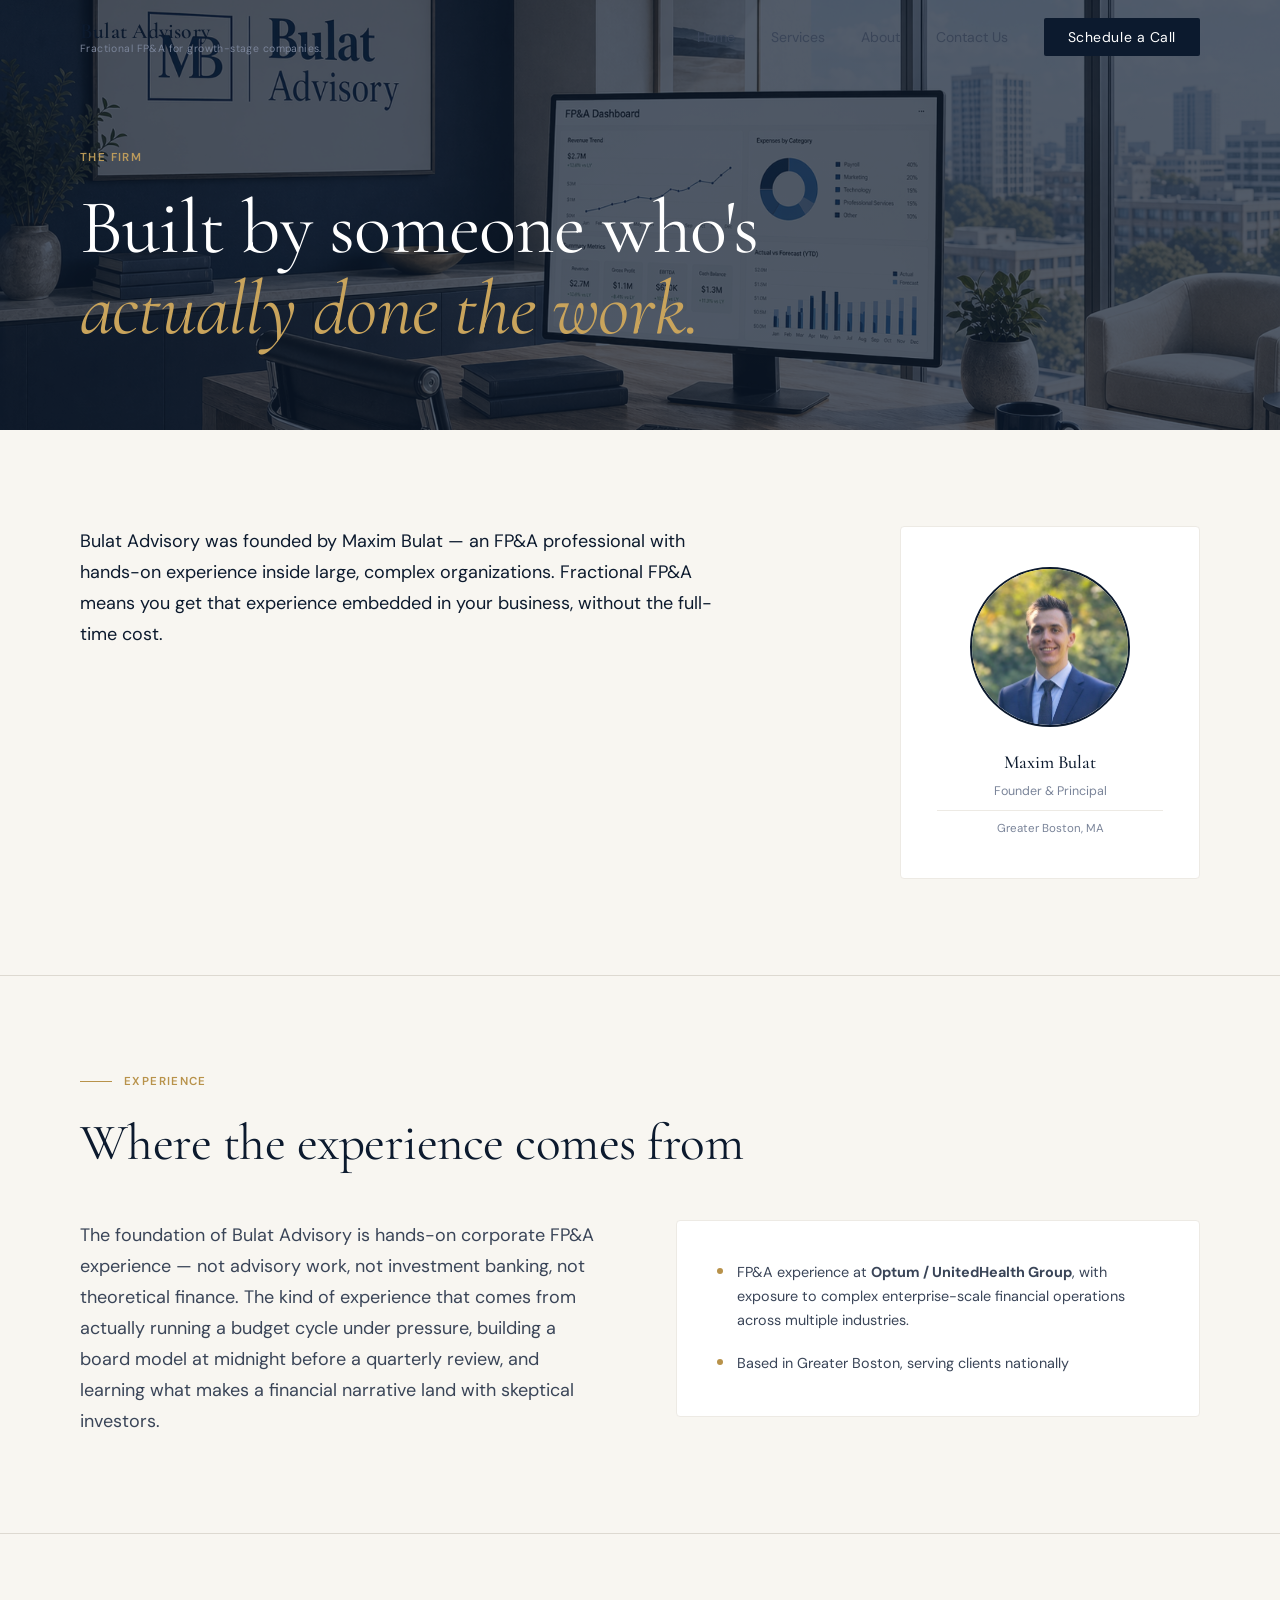
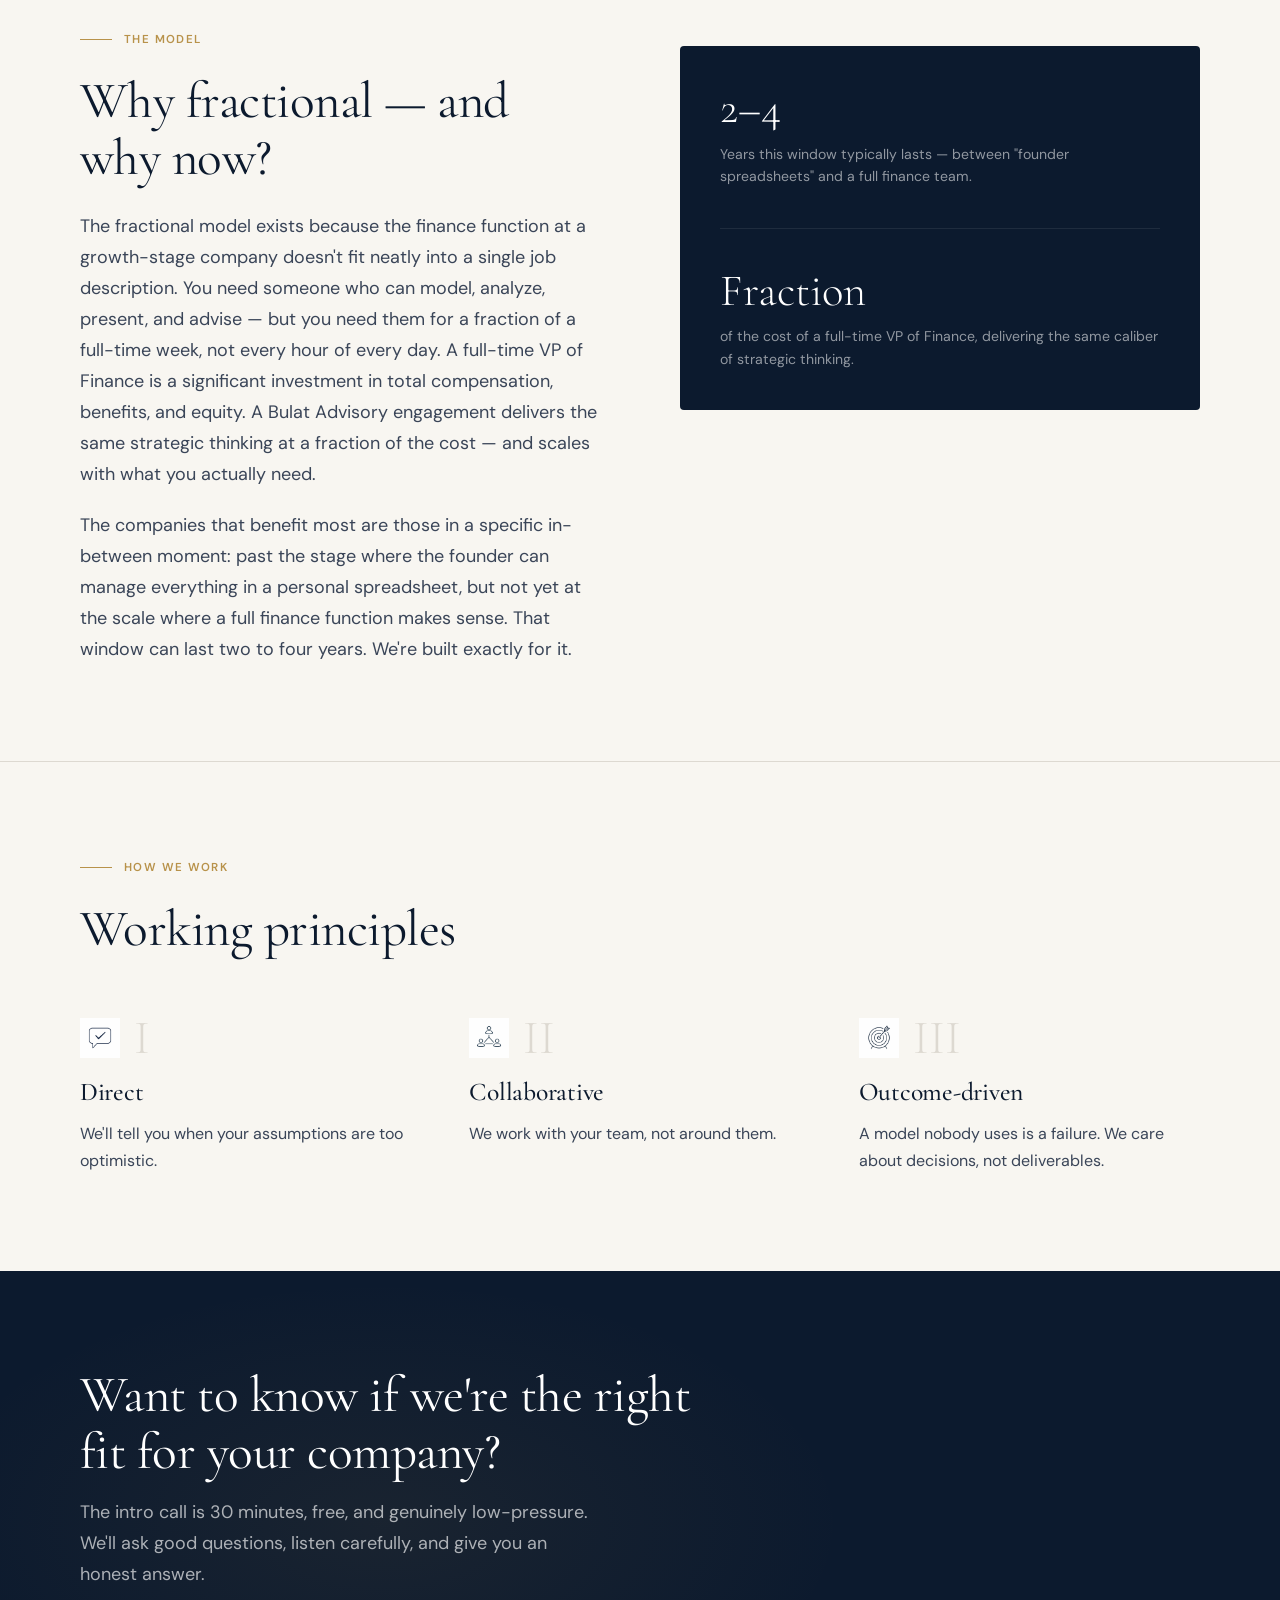
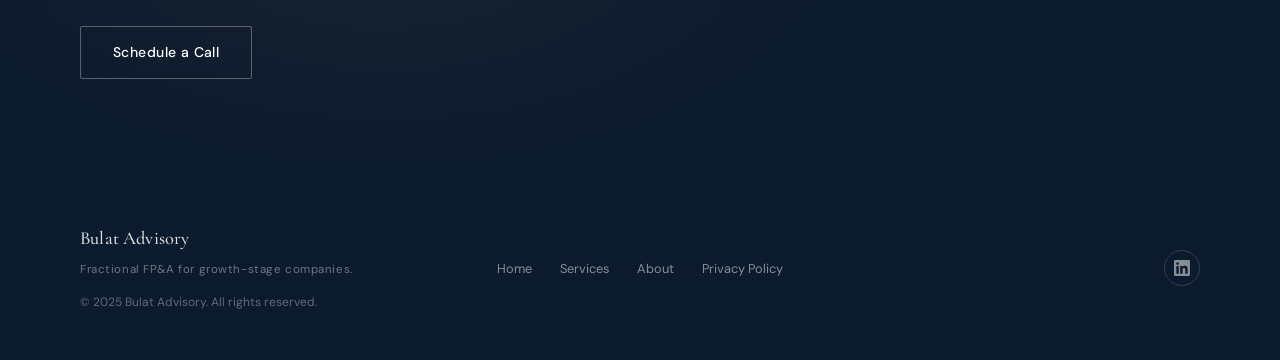
==== commit 09413c91: "Update overlay opacity for new background images Hero: 0.52 → 0.68 (bright boardroom/city lights) Ab" ====
--- a/about.html
+++ b/about.html
@@ -3,8 +3,9 @@
 <head>
   <meta charset="UTF-8" />
   <meta name="viewport" content="width=device-width, initial-scale=1.0" />
-  <title>About — Bulat Advisory</title>
+  <title>Bulat Advisory</title>
   <meta name="description" content="Bulat Advisory was founded by Maxim Bulat, a financial planning and analysis professional with direct experience at Optum, a subsidiary of UnitedHealth Group." />
+  <link rel="icon" type="image/png" href="brand_assets/Logo Main Big.png" />
   <link rel="stylesheet" href="styles.css" />
   <link rel="stylesheet" href="interior.css" />
 </head>
@@ -32,7 +33,7 @@
 
 <!-- ── Page Header ─────────────────────────────────────────── -->
 <header class="page-header page-header-img" aria-labelledby="page-title" style="background-image: url('brand_assets/about-header.png');">
-  <div class="page-header-overlay" aria-hidden="true"></div>
+  <div class="page-header-overlay" aria-hidden="true" style="background:rgba(12,26,46,0.70);"></div>
   <div class="container" style="position:relative; z-index:1;">
     <p class="label" style="margin-bottom:20px; color:rgba(201,164,92,0.9)">The firm</p>
     <h1 class="display-xl" id="page-title" style="color:var(--white)">Built by someone who's<br><em>actually done the work.</em></h1>
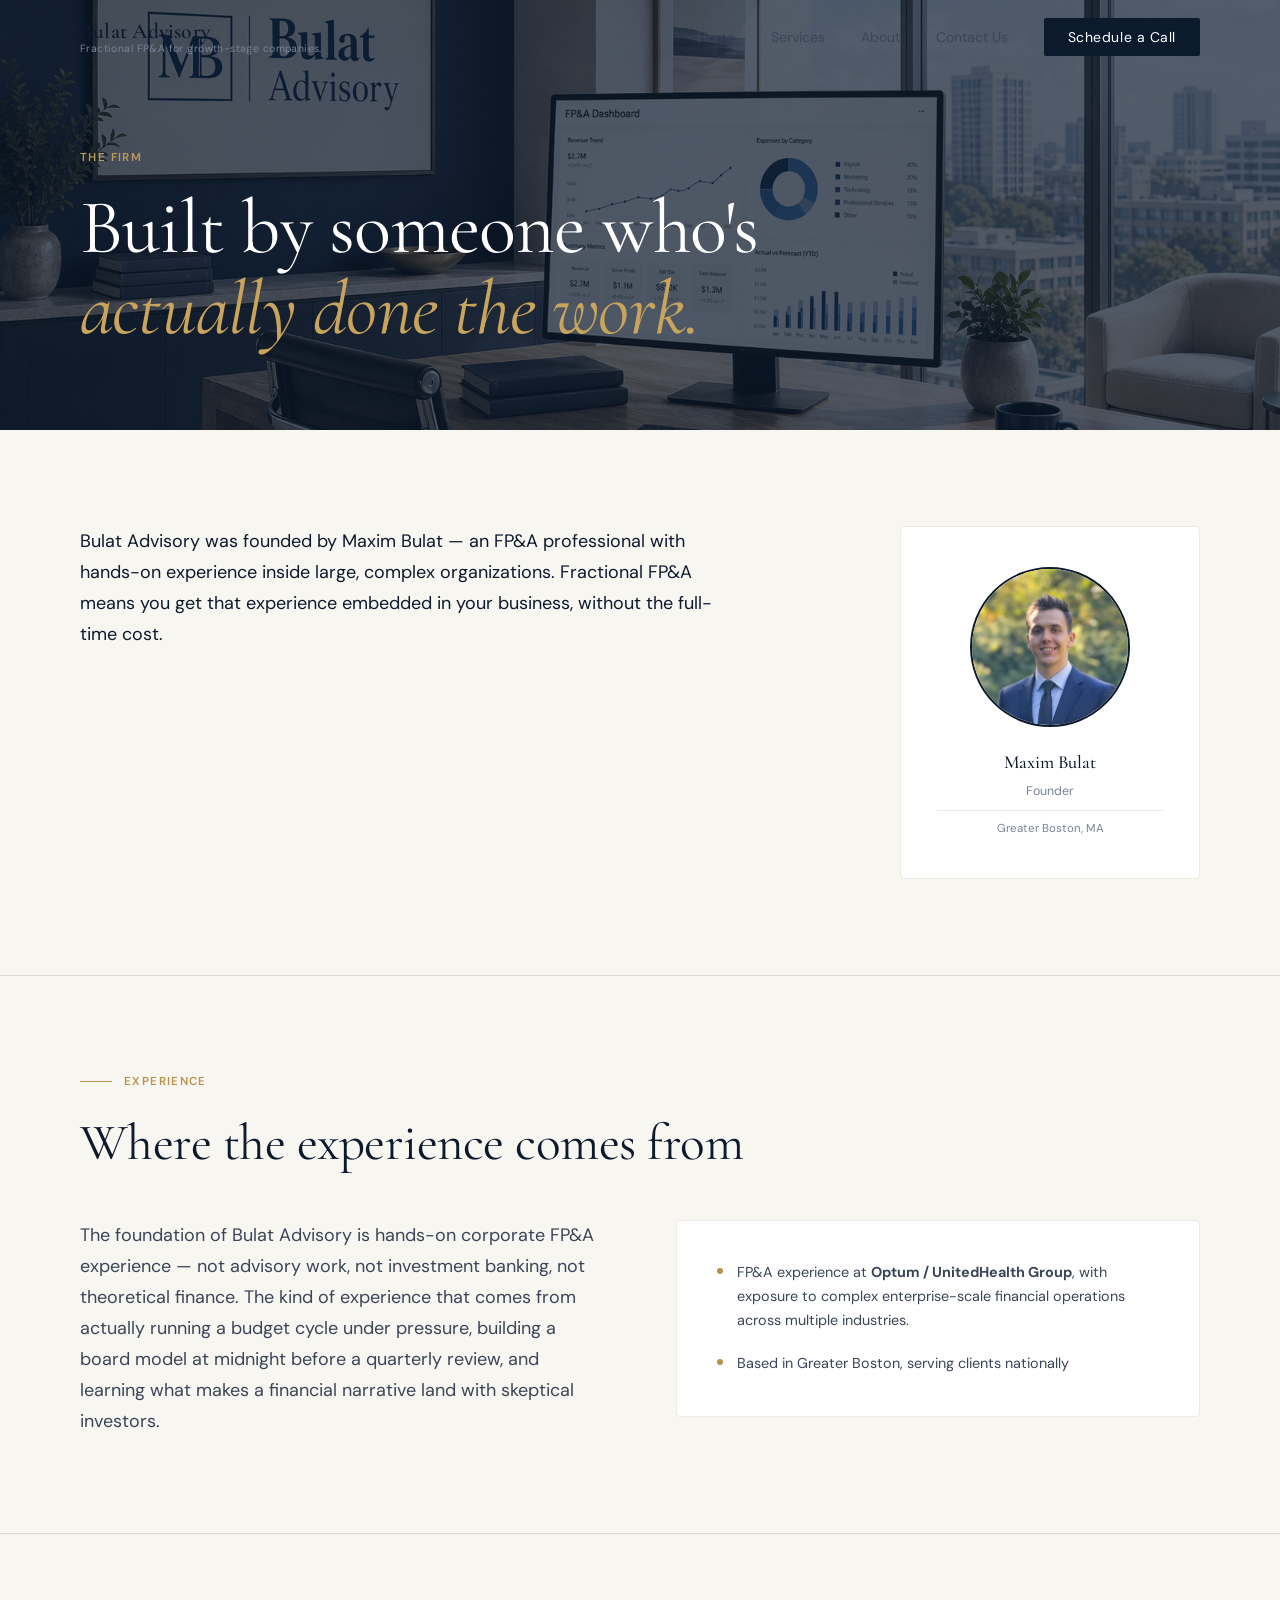
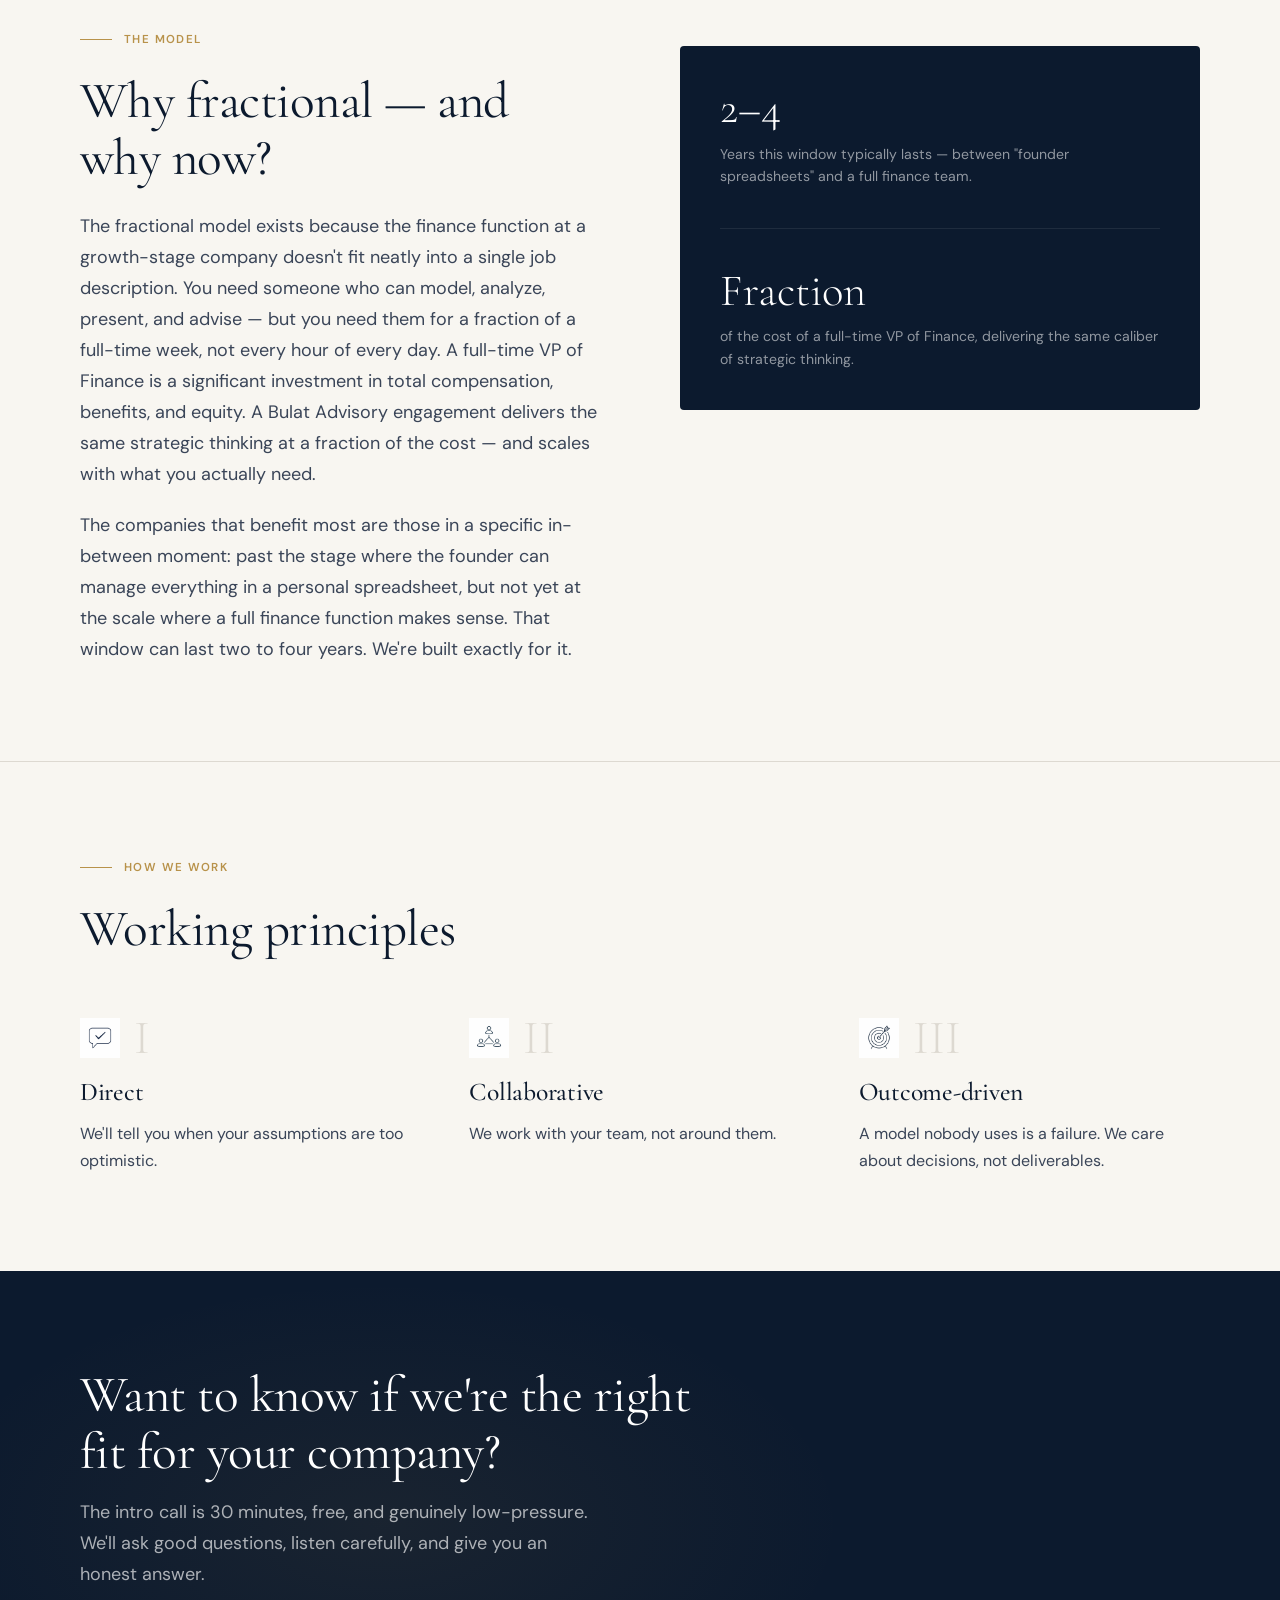
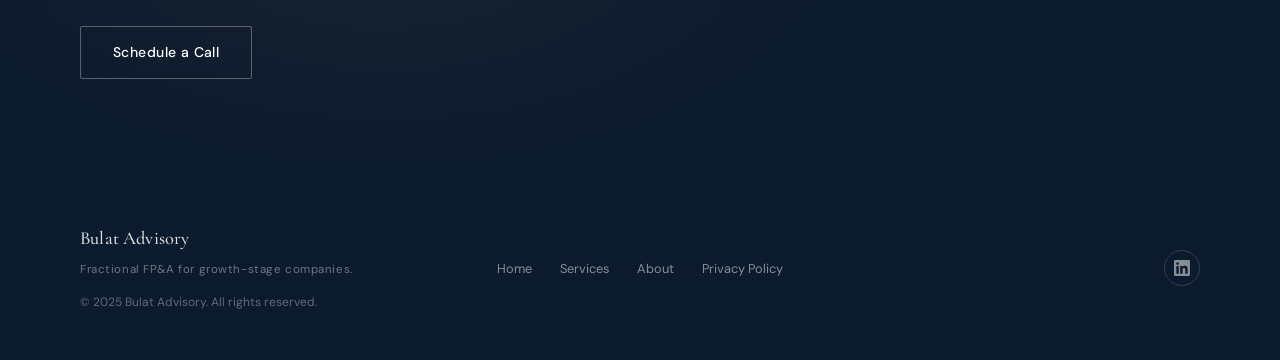
==== commit 7106e594: "Update founder title to Founder only" ====
--- a/about.html
+++ b/about.html
@@ -55,7 +55,7 @@
         </div>
         <div class="founder-info">
           <div class="founder-name">Maxim Bulat</div>
-          <div class="founder-title">Founder &amp; Principal</div>
+          <div class="founder-title">Founder</div>
           <div class="founder-loc">Greater Boston, MA</div>
         </div>
       </div>
